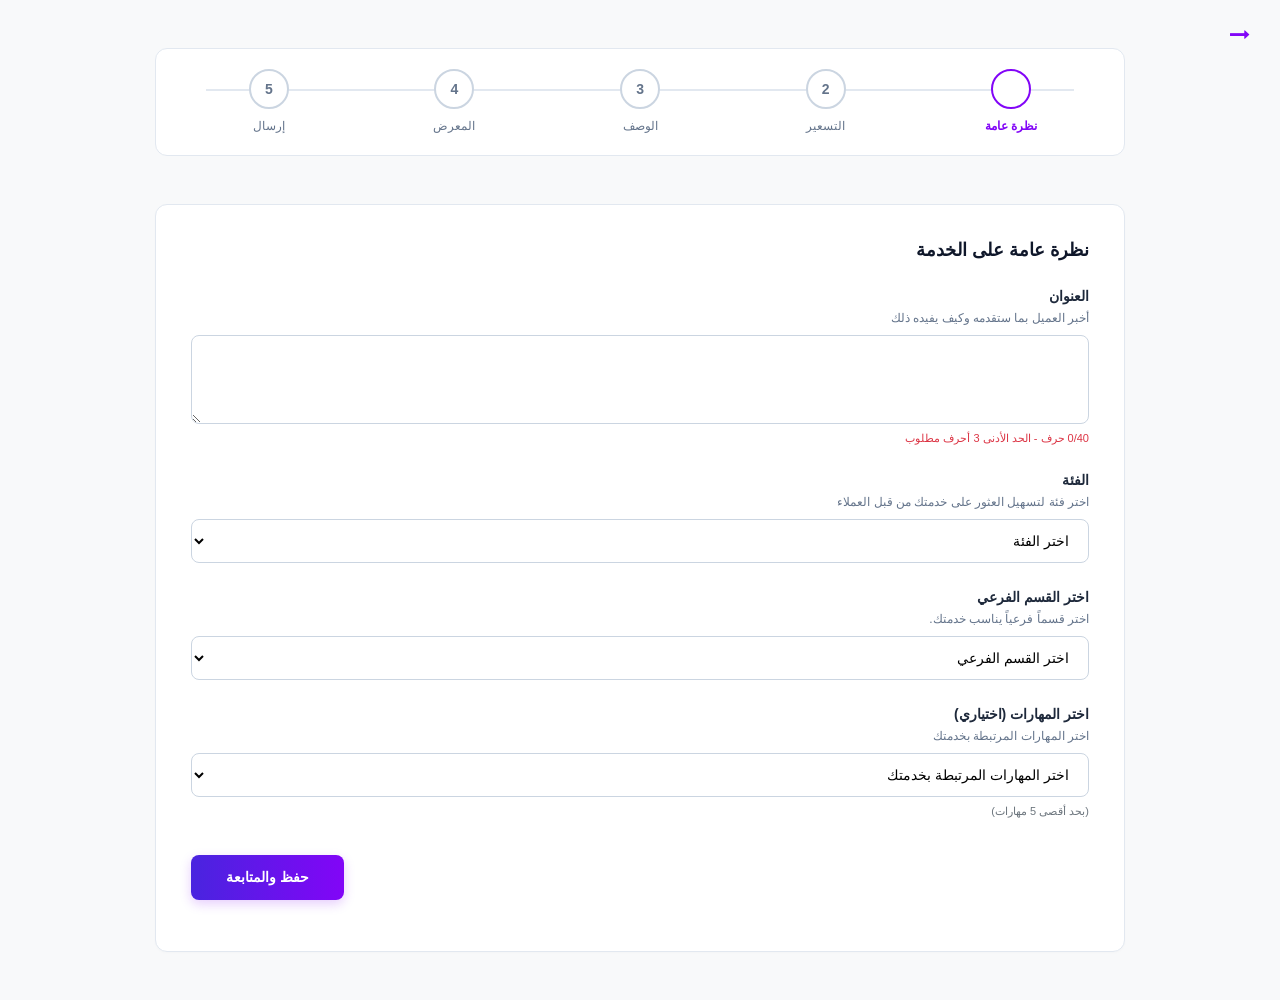
==== add-service.html @ 7487abd3 "crate add new services page to profile" ====
<!DOCTYPE html5>
<html lang="en">
<head>
    <meta charset="UTF-8">
    <meta name="viewport" content="width=device-width, initial-scale=1.0">
    <title data-i18n="add-request-title">اضافة خدمة جديدة</title>

    <link rel="stylesheet" href="css/bootstrap.css">
    <link rel="stylesheet" href="css/font-awesome.min.css">
    <link rel="stylesheet" href="css/cario.css">
    <link rel="stylesheet" href="css/add-service.css">
</head>
<body class="bg-light">

    <input type="hidden" id="service-type-storage" value="once">
    <a href="dashboard.html" class="back-arrow" style="position: absolute; right: 30px; top: 25px;">
        <i class="fa fa-long-arrow-right" style="color: #8205f7; font-size: 20px;" aria-hidden="true"></i>
    </a>
    

    <div class="container add-request-container my-5">
        
        <div class="stepper-wrapper mb-5">
            <div class="stepper-item active" id="step-tab-1" onclick="navigateToStep(1)">
                <div class="step-counter" id="step-icon-1"><i class="fa-solid fa-pen"></i></div>
                <div class="step-name" data-i18n="step-overview">نظرة عامة</div>
            </div>
            <div class="stepper-item" id="step-tab-2" onclick="navigateToStep(2)">
                <div class="step-counter" id="step-icon-2">2</div>
                <div class="step-name" data-i18n="step-pricing">التسعير</div>
            </div>
            <div class="stepper-item" id="step-tab-3" onclick="navigateToStep(3)">
                <div class="step-counter" id="step-icon-3">3</div>
                <div class="step-name" data-i18n="step-description">الوصف</div>
            </div>
            <div class="stepper-item" id="step-tab-4" onclick="navigateToStep(4)">
                <div class="step-counter" id="step-icon-4">4</div>
                <div class="step-name" data-i18n="step-gallery">المعرض</div>
            </div>
            <div class="stepper-item" id="step-tab-5" onclick="navigateToStep(5)">
                <div class="step-counter" id="step-icon-5">5</div>
                <div class="step-name" data-i18n="step-submit">إرسال</div>
            </div>
        </div>

        <div class="form-main-full-width">
            <div class="card-form-body">
                
                <div id="step-content-1" class="step-content active-panel">
                    <h3 class="form-section-title mb-4" data-i18n="form-overview-title">نظرة عامة على الخدمة</h3>
                    <form id="overviewForm" onsubmit="event.preventDefault(); navigateToStep(2);">
                        <div class="form-field-group mb-4">
                            <label class="form-label-title" data-i18n="field-title-label">العنوان</label>
                            <span class="form-label-sub" data-i18n="field-title-sub">أخبر العميل بما ستقدمه وكيف يفيده ذلك</span>
                            <textarea class="form-control-custom" rows="3" required></textarea>
                            <div class="field-hint-text text-danger" data-i18n="field-title-hint">0/40 حرف - الحد الأدنى 3 أحرف مطلوب</div>
                        </div>

                        <div class="form-field-group mb-4">
                            <label class="form-label-title" data-i18n="field-category-label">الفئة</label>
                            <span class="form-label-sub" data-i18n="field-category-sub">اختر فئة لتسهيل العثور على خدمتك من قبل العملاء</span>
                            <select class="form-select-custom" required>
                                <option value="" disabled selected data-i18n="select-category-placeholder">اختر الفئة</option>
                                <option value="design">تصميم جرافيك</option>
                                <option value="development">برمجة وتطوير</option>
                            </select>
                        </div>

                        <div class="form-field-group mb-4">
                            <label class="form-label-title" data-i18n="field-subcategory-label">اختر القسم الفرعي</label>
                            <span class="form-label-sub" data-i18n="field-subcategory-sub">اختر قسماً فرعياً يناسب خدمتك.</span>
                            <select class="form-select-custom" required>
                                <option value="" disabled selected data-i18n="select-subcategory-placeholder">اختر القسم الفرعي</option>
                            </select>
                        </div>

                        <div class="form-field-group mb-4">
                            <label class="form-label-title" data-i18n="field-skills-label">اختر المهارات (اختياري)</label>
                            <span class="form-label-sub" data-i18n="field-skills-sub">اختر المهارات المرتبطة بخدمتك</span>
                            <select class="form-select-custom">
                                <option value="" disabled selected data-i18n="select-skills-placeholder">اختر المهارات المرتبطة بخدمتك</option>
                            </select>
                            <div class="field-hint-text text-muted" data-i18n="field-skills-hint">(بحد أقصى 5 مهارات)</div>
                        </div>

                        <div class="form-actions-wrapper">
                            <button type="submit" class="btn-save-continue" data-i18n="btn-save-continue">حفظ والمتابعة</button>
                        </div>
                    </form>
                </div>

                <div id="step-content-2" class="step-content">
                    <h3 class="form-section-title mb-4" data-i18n="pricing-section-title">السعر والنطاق (الباقات)</h3>
                    <form id="pricingForm" onsubmit="event.preventDefault(); alert('تم حفظ التسعير بنجاح!');">
                        <div class="pricing-grid-layout">
                            <div class="package-inputs-side">
                                <div class="form-field-group mb-4 select-package-wrapper">
                                    <label class="form-label-title" data-i18n="select-packages-count">اختر عدد الباقات:</label>
                                    <select class="form-select-custom static-select-width">
                                        <option value="1" data-i18n="one-package-option">باقة واحدة</option>
                                        <option value="2" data-i18n="tow-package-option">باقتين</option>
                                        <option value="3" data-i18n="three-packages-option">3 باقات</option>
                                    </select>
                                </div>

                                <div class="package-details-card">
                                    <h5 class="package-card-header" data-i18n="package-1-title">الباقة 1</h5>
                                    <div class="form-field-group mb-3">
                                        <label class="form-label-title" data-i18n="package-price-label">السعر (دولار أمريكي)</label>
                                        <input type="number" class="form-control-custom" placeholder="0.00" min="5" step="0.01" required>
                                    </div>
                                    <div class="form-field-group mb-3">
                                        <label class="form-label-title" data-i18n="delivery-time-label">مدة التسليم (أيام)</label>
                                        <input type="text" class="form-control-custom" required>
                                    </div>
                                    <div class="form-field-group mb-3">
                                        <label class="form-label-title" data-i18n="revisions-count-label">عدد المراجعات</label>
                                        <select class="form-select-custom" required>
                                            <option value="1">1</option>
                                            <option value="2">2</option>
                                            <option value="3">3</option>
                                            <option value="unlimited" data-i18n="unlimited-revisions">غير محدود</option>
                                        </select>
                                    </div>
                                </div>
                            </div>

                            <div class="package-features-side">
                                <h5 class="package-card-header" data-i18n="service-includes-title">يشمل الخدمة</h5>
                                <div class="features-checkbox-list d-flex" style="flex-direction: column; text-align: justify;">
                                    <label class="feature-checkbox-item"><input type="checkbox" value="custom-bg"><span data-i18n="feat-custom-bg">خلفية مخصصة </span></label>
                                    <label class="feature-checkbox-item"><input type="checkbox" value="db-integration"><span data-i18n="feat-db-integration">تكامل قاعدة البيانات</span></label>
                                    <label class="feature-checkbox-item"><input type="checkbox" value="api-integration"><span data-i18n="feat-api-integration">تكامل API</span></label>
                                    <label class="feature-checkbox-item"><input type="checkbox" value="security-opt"><span data-i18n="feat-security-opt">تحسينات الأمان</span></label>
                                    <label class="feature-checkbox-item"><input type="checkbox" value="responsive-ui"><span data-i18n="feat-responsive-ui">واجهة مستخدم متجاوبة</span></label>
                                    <label class="feature-checkbox-item"><input type="checkbox" value="control-panel"><span data-i18n="feat-control-panel">لوحة التحكم</span></label>
                                    <label class="feature-checkbox-item"><input type="checkbox" value="code-comments"><span data-i18n="feat-code-comments">تعليقات على الكود</span></label>
                                    <label class="feature-checkbox-item"><input type="checkbox" value="qa-testing"><span data-i18n="feat-qa-testing">الاختبار وضمان الجودة</span></label>
                                    <label class="feature-checkbox-item"><input type="checkbox" value="documentation"><span data-i18n="feat-documentation">التوثيق</span></label>
                                    <label class="feature-checkbox-item"><input type="checkbox" value="git-control"><span data-i18n="feat-git-control">التحكم بالإصدار (Git)</span></label>
                                    <label class="feature-checkbox-item"><input type="checkbox" value="mobile-responsive"><span data-i18n="feat-mobile-responsive">متوافق مع الجوال</span></label>
                                    <label class="feature-checkbox-item"><input type="checkbox" value="deployment-guide"><span data-i18n="feat-deployment-guide">دليل النشر</span></label>
                                    <label class="feature-checkbox-item"><input type="checkbox" value="scalable-structure"><span data-i18n="feat-scalable-structure">بنية قابلة للتوسع</span></label>
                                    <label class="feature-checkbox-item"><input type="checkbox" value="multi-lang"><span data-i18n="feat-multi-lang">دعم لغات متعددة</span></label>
                                    <label class="feature-checkbox-item"><input type="checkbox" value="third-party"><span data-i18n="feat-third-party">تكامل مع طرف ثالث</span></label>
                                    <label class="feature-checkbox-item"><input type="checkbox" value="cms-integration"><span data-i18n="feat-cms-integration">تكامل مع نظام إدارة المحتوى</span></label>
                                </div>
                            </div>
                        </div>

                        <div class="form-navigation-actions d-flex" style="justify-content: space-between;">
                            <button type="button" class="btn btn-step-back" onclick="navigateToStep(1)" data-i18n="btn-back-text">السابق</button>
                            <button type="submit" class="btn-save-continue style-draft" data-i18n="btn-save-continue">حفظ والمتابعة</button>
                        </div>
                    </form>
                </div>

                <div id="step-content-3" class="step-content">
                    <h3 class="form-section-title mb-4" data-i18n="description-section-title">وصف الخدمة</h3>
                    
                    <form id="descriptionForm" onsubmit="event.preventDefault(); navigateToStep(4);">
                        <div class="form-field-group mb-4">
                            <label class="form-label-title" data-i18n="field-desc-label">وصف الخدمة</label>
                            <span class="form-label-sub" data-i18n="field-desc-sub">صف باختصار ما الذي يميزك أنت وخدمتك</span>
                            
                            <textarea class="form-control-custom" rows="8" placeholder="أدخل وصفاً عن الخدمة" required></textarea>
                            
                            <div class="desc-counters-wrapper d-flex justify-content-between mt-2" style="display: flex; justify-content: space-between; direction: rtl;">
                                <div class="field-hint-text text-muted">0 / 1200 <span data-i18n="char-unit">حرف</span></div>
                                <div class="field-hint-text text-danger" style="color: #dc3545;"><i class="fa-solid fa-triangle-exclamation me-1"></i> <span data-i18n="min-char-warning">الحد الأدنى 40 حرف</span></div>
                            </div>
                        </div>

                        <div class="form-navigation-actions" style="display: flex; justify-content: space-between; align-items: center; margin-top: 40px; border-top: 1px solid #f1f5f9; padding-top: 20px;">
                            <button type="button" class="btn btn-step-back" onclick="navigateToStep(2)" data-i18n="btn-back-text">السابق</button>
                            <button type="submit" class="btn-save-continue" data-i18n="btn-save-continue">حفظ والمتابعة</button>
                        </div>
                    </form>
                </div>

                <div id="step-content-4" class="step-content">
                    <h3 class="form-section-title mb-4" data-i18n="gallery-section-title">تحميل معرض الخدمة</h3>
                    
                    <form id="galleryForm" onsubmit="event.preventDefault(); navigateToStep(5);">
                        <div class="form-field-group mb-4">
                            <label class="form-label-title" data-i18n="gallery-upload-label">تحميل المرفقات</label>
                            <span class="form-label-sub" data-i18n="gallery-upload-sub">قم بتحميل حتى 3 مرفقات (صور أو فيديو)، الفيديو حتى 500 ميجابايت والصورة حتى 200 ميجابايت.</span>
                            
                            <div class="upload-boxes-container">
                                
                                <div class="upload-drop-zone" id="zone-1" onclick="triggerFileInput('file-input-1')" ondragover="event.preventDefault(); this.classList.add('dragover');" ondragleave="this.classList.remove('dragover');" ondrop="handleFileDrop(event, 'file-input-1', 'preview-1')">
                                    <input type="file" id="file-input-1" accept="image/*,video/*" style="display: none;" onchange="handleFileSelect(this, 'preview-1')">
                                    <div class="upload-zone-content" id="preview-1">
                                        <i class="fa fa-upload"></i>
                                        <p class="upload-text"><span data-i18n="drag-text">اسحب صورة أو فيديو هنا</span> <br> <span class="browse-link" data-i18n="browse-text">تصفح</span></p>
                                    </div>
                                </div>

                                <div class="upload-drop-zone" id="zone-2" onclick="triggerFileInput('file-input-2')" ondragover="event.preventDefault(); this.classList.add('dragover');" ondragleave="this.classList.remove('dragover');" ondrop="handleFileDrop(event, 'file-input-2', 'preview-2')">
                                    <input type="file" id="file-input-2" accept="image/*,video/*" style="display: none;" onchange="handleFileSelect(this, 'preview-2')">
                                    <div class="upload-zone-content" id="preview-2">
                                        <i class="fa fa-upload"></i>
                                        <p class="upload-text"><span data-i18n="drag-text">اسحب صورة أو فيديو هنا</span> <br> <span class="browse-link" data-i18n="browse-text">تصفح</span></p>
                                    </div>
                                </div>

                                <div class="upload-drop-zone" id="zone-3" onclick="triggerFileInput('file-input-3')" ondragover="event.preventDefault(); this.classList.add('dragover');" ondragleave="this.classList.remove('dragover');" ondrop="handleFileDrop(event, 'file-input-3', 'preview-3')">
                                    <input type="file" id="file-input-3" accept="image/*,video/*" style="display: none;" onchange="handleFileSelect(this, 'preview-3')">
                                    <div class="upload-zone-content" id="preview-3">
                                        <i class="fa fa-upload"></i>
                                        <p class="upload-text"><span data-i18n="drag-text">اسحب صورة أو فيديو هنا</span> <br> <span class="browse-link" data-i18n="browse-text">تصفح</span></p>
                                    </div>
                                </div>

                            </div>
                        </div>

                        <div class="form-navigation-actions" style="display: flex; justify-content: space-between; align-items: center; margin-top: 40px; border-top: 1px solid #f1f5f9; padding-top: 20px;">
                            <button type="button" class="btn btn-step-back" onclick="navigateToStep(3)" data-i18n="btn-back-text">السابق</button>
                            <button type="submit" class="btn-save-continue" data-i18n="btn-save-continue">حفظ والمتابعة</button>
                        </div>
                    </form>
                </div>

                <div id="step-content-5" class="step-content">
                    <div class="submit-success-wrapper">
                        
                        <div class="submit-vector-container mb-4">
                            <img src="images/service-submit.svg" alt="Success Illustration" class="success-vector-img">
                        </div>

                        <h3 class="submit-main-title mb-2" data-i18n="submit-success-title">لقد انتهيت الآن!</h3>
                        <p class="submit-sub-title mb-5" data-i18n="submit-success-sub">خدمتك جاهزة للنشر—استعد للبدء بالبيع!</p>

                        <div class="form-navigation-actions" style="display: flex; justify-content: space-between; align-items: center; margin-top: 40px; border-top: 1px solid #f1f5f9; padding-top: 20px; width: 100%;">
                            <button type="button" class="btn btn-step-back" onclick="navigateToStep(4)" data-i18n="btn-back-text">السابق</button>
                            <button type="button" class="btn-save-continue" onclick="handleFinalSubmit()" data-i18n="btn-save-service">إضافة الخدمات</button>
                        </div>

                    </div>
                </div>
            </div>

            
        </div>

    </div>
    

    <script src="js/jquery.js"></script>
    <script src="js/bootstrap.js"></script>
    <script src="js/i18n.js"></script>
    <script src="js/add-service.js"></script>
</body>
</html>
---- css/cario.css ----
/* arabic */
@font-face {
  font-family: 'Cairo';
  font-style: normal;
  font-weight: 300;
  src: url(https://fonts.gstatic.com/s/cairo/v31/SLXVc1nY6HkvangtZmpQdkhzfH5lkSscQyyS4J0.woff2) format('woff2');
  unicode-range: U+0600-06FF, U+0750-077F, U+0870-088E, U+0890-0891, U+0897-08E1, U+08E3-08FF, U+200C-200E, U+2010-2011, U+204F, U+2E41, U+FB50-FDFF, U+FE70-FE74, U+FE76-FEFC, U+102E0-102FB, U+10E60-10E7E, U+10EC2-10EC4, U+10EFC-10EFF, U+1EE00-1EE03, U+1EE05-1EE1F, U+1EE21-1EE22, U+1EE24, U+1EE27, U+1EE29-1EE32, U+1EE34-1EE37, U+1EE39, U+1EE3B, U+1EE42, U+1EE47, U+1EE49, U+1EE4B, U+1EE4D-1EE4F, U+1EE51-1EE52, U+1EE54, U+1EE57, U+1EE59, U+1EE5B, U+1EE5D, U+1EE5F, U+1EE61-1EE62, U+1EE64, U+1EE67-1EE6A, U+1EE6C-1EE72, U+1EE74-1EE77, U+1EE79-1EE7C, U+1EE7E, U+1EE80-1EE89, U+1EE8B-1EE9B, U+1EEA1-1EEA3, U+1EEA5-1EEA9, U+1EEAB-1EEBB, U+1EEF0-1EEF1;
}
/* latin-ext */
@font-face {
  font-family: 'Cairo';
  font-style: normal;
  font-weight: 300;
  src: url(https://fonts.gstatic.com/s/cairo/v31/SLXVc1nY6HkvangtZmpQdkhzfH5lkSscSCyS4J0.woff2) format('woff2');
  unicode-range: U+0100-02BA, U+02BD-02C5, U+02C7-02CC, U+02CE-02D7, U+02DD-02FF, U+0304, U+0308, U+0329, U+1D00-1DBF, U+1E00-1E9F, U+1EF2-1EFF, U+2020, U+20A0-20AB, U+20AD-20C0, U+2113, U+2C60-2C7F, U+A720-A7FF;
}
/* latin */
@font-face {
  font-family: 'Cairo';
  font-style: normal;
  font-weight: 300;
  src: url(https://fonts.gstatic.com/s/cairo/v31/SLXVc1nY6HkvangtZmpQdkhzfH5lkSscRiyS.woff2) format('woff2');
  unicode-range: U+0000-00FF, U+0131, U+0152-0153, U+02BB-02BC, U+02C6, U+02DA, U+02DC, U+0304, U+0308, U+0329, U+2000-206F, U+20AC, U+2122, U+2191, U+2193, U+2212, U+2215, U+FEFF, U+FFFD;
}
/* arabic */
@font-face {
  font-family: 'Cairo';
  font-style: normal;
  font-weight: 400;
  src: url(https://fonts.gstatic.com/s/cairo/v31/SLXVc1nY6HkvangtZmpQdkhzfH5lkSscQyyS4J0.woff2) format('woff2');
  unicode-range: U+0600-06FF, U+0750-077F, U+0870-088E, U+0890-0891, U+0897-08E1, U+08E3-08FF, U+200C-200E, U+2010-2011, U+204F, U+2E41, U+FB50-FDFF, U+FE70-FE74, U+FE76-FEFC, U+102E0-102FB, U+10E60-10E7E, U+10EC2-10EC4, U+10EFC-10EFF, U+1EE00-1EE03, U+1EE05-1EE1F, U+1EE21-1EE22, U+1EE24, U+1EE27, U+1EE29-1EE32, U+1EE34-1EE37, U+1EE39, U+1EE3B, U+1EE42, U+1EE47, U+1EE49, U+1EE4B, U+1EE4D-1EE4F, U+1EE51-1EE52, U+1EE54, U+1EE57, U+1EE59, U+1EE5B, U+1EE5D, U+1EE5F, U+1EE61-1EE62, U+1EE64, U+1EE67-1EE6A, U+1EE6C-1EE72, U+1EE74-1EE77, U+1EE79-1EE7C, U+1EE7E, U+1EE80-1EE89, U+1EE8B-1EE9B, U+1EEA1-1EEA3, U+1EEA5-1EEA9, U+1EEAB-1EEBB, U+1EEF0-1EEF1;
}
/* latin-ext */
@font-face {
  font-family: 'Cairo';
  font-style: normal;
  font-weight: 400;
  src: url(https://fonts.gstatic.com/s/cairo/v31/SLXVc1nY6HkvangtZmpQdkhzfH5lkSscSCyS4J0.woff2) format('woff2');
  unicode-range: U+0100-02BA, U+02BD-02C5, U+02C7-02CC, U+02CE-02D7, U+02DD-02FF, U+0304, U+0308, U+0329, U+1D00-1DBF, U+1E00-1E9F, U+1EF2-1EFF, U+2020, U+20A0-20AB, U+20AD-20C0, U+2113, U+2C60-2C7F, U+A720-A7FF;
}
/* latin */
@font-face {
  font-family: 'Cairo';
  font-style: normal;
  font-weight: 400;
  src: url(https://fonts.gstatic.com/s/cairo/v31/SLXVc1nY6HkvangtZmpQdkhzfH5lkSscRiyS.woff2) format('woff2');
  unicode-range: U+0000-00FF, U+0131, U+0152-0153, U+02BB-02BC, U+02C6, U+02DA, U+02DC, U+0304, U+0308, U+0329, U+2000-206F, U+20AC, U+2122, U+2191, U+2193, U+2212, U+2215, U+FEFF, U+FFFD;
}
/* arabic */
@font-face {
  font-family: 'Cairo';
  font-style: normal;
  font-weight: 600;
  src: url(https://fonts.gstatic.com/s/cairo/v31/SLXVc1nY6HkvangtZmpQdkhzfH5lkSscQyyS4J0.woff2) format('woff2');
  unicode-range: U+0600-06FF, U+0750-077F, U+0870-088E, U+0890-0891, U+0897-08E1, U+08E3-08FF, U+200C-200E, U+2010-2011, U+204F, U+2E41, U+FB50-FDFF, U+FE70-FE74, U+FE76-FEFC, U+102E0-102FB, U+10E60-10E7E, U+10EC2-10EC4, U+10EFC-10EFF, U+1EE00-1EE03, U+1EE05-1EE1F, U+1EE21-1EE22, U+1EE24, U+1EE27, U+1EE29-1EE32, U+1EE34-1EE37, U+1EE39, U+1EE3B, U+1EE42, U+1EE47, U+1EE49, U+1EE4B, U+1EE4D-1EE4F, U+1EE51-1EE52, U+1EE54, U+1EE57, U+1EE59, U+1EE5B, U+1EE5D, U+1EE5F, U+1EE61-1EE62, U+1EE64, U+1EE67-1EE6A, U+1EE6C-1EE72, U+1EE74-1EE77, U+1EE79-1EE7C, U+1EE7E, U+1EE80-1EE89, U+1EE8B-1EE9B, U+1EEA1-1EEA3, U+1EEA5-1EEA9, U+1EEAB-1EEBB, U+1EEF0-1EEF1;
}
/* latin-ext */
@font-face {
  font-family: 'Cairo';
  font-style: normal;
  font-weight: 600;
  src: url(https://fonts.gstatic.com/s/cairo/v31/SLXVc1nY6HkvangtZmpQdkhzfH5lkSscSCyS4J0.woff2) format('woff2');
  unicode-range: U+0100-02BA, U+02BD-02C5, U+02C7-02CC, U+02CE-02D7, U+02DD-02FF, U+0304, U+0308, U+0329, U+1D00-1DBF, U+1E00-1E9F, U+1EF2-1EFF, U+2020, U+20A0-20AB, U+20AD-20C0, U+2113, U+2C60-2C7F, U+A720-A7FF;
}
/* latin */
@font-face {
  font-family: 'Cairo';
  font-style: normal;
  font-weight: 600;
  src: url(https://fonts.gstatic.com/s/cairo/v31/SLXVc1nY6HkvangtZmpQdkhzfH5lkSscRiyS.woff2) format('woff2');
  unicode-range: U+0000-00FF, U+0131, U+0152-0153, U+02BB-02BC, U+02C6, U+02DA, U+02DC, U+0304, U+0308, U+0329, U+2000-206F, U+20AC, U+2122, U+2191, U+2193, U+2212, U+2215, U+FEFF, U+FFFD;
}
/* arabic */
@font-face {
  font-family: 'Cairo';
  font-style: normal;
  font-weight: 800;
  src: url(https://fonts.gstatic.com/s/cairo/v31/SLXVc1nY6HkvangtZmpQdkhzfH5lkSscQyyS4J0.woff2) format('woff2');
  unicode-range: U+0600-06FF, U+0750-077F, U+0870-088E, U+0890-0891, U+0897-08E1, U+08E3-08FF, U+200C-200E, U+2010-2011, U+204F, U+2E41, U+FB50-FDFF, U+FE70-FE74, U+FE76-FEFC, U+102E0-102FB, U+10E60-10E7E, U+10EC2-10EC4, U+10EFC-10EFF, U+1EE00-1EE03, U+1EE05-1EE1F, U+1EE21-1EE22, U+1EE24, U+1EE27, U+1EE29-1EE32, U+1EE34-1EE37, U+1EE39, U+1EE3B, U+1EE42, U+1EE47, U+1EE49, U+1EE4B, U+1EE4D-1EE4F, U+1EE51-1EE52, U+1EE54, U+1EE57, U+1EE59, U+1EE5B, U+1EE5D, U+1EE5F, U+1EE61-1EE62, U+1EE64, U+1EE67-1EE6A, U+1EE6C-1EE72, U+1EE74-1EE77, U+1EE79-1EE7C, U+1EE7E, U+1EE80-1EE89, U+1EE8B-1EE9B, U+1EEA1-1EEA3, U+1EEA5-1EEA9, U+1EEAB-1EEBB, U+1EEF0-1EEF1;
}
/* latin-ext */
@font-face {
  font-family: 'Cairo';
  font-style: normal;
  font-weight: 800;
  src: url(https://fonts.gstatic.com/s/cairo/v31/SLXVc1nY6HkvangtZmpQdkhzfH5lkSscSCyS4J0.woff2) format('woff2');
  unicode-range: U+0100-02BA, U+02BD-02C5, U+02C7-02CC, U+02CE-02D7, U+02DD-02FF, U+0304, U+0308, U+0329, U+1D00-1DBF, U+1E00-1E9F, U+1EF2-1EFF, U+2020, U+20A0-20AB, U+20AD-20C0, U+2113, U+2C60-2C7F, U+A720-A7FF;
}
/* latin */
@font-face {
  font-family: 'Cairo';
  font-style: normal;
  font-weight: 800;
  src: url(https://fonts.gstatic.com/s/cairo/v31/SLXVc1nY6HkvangtZmpQdkhzfH5lkSscRiyS.woff2) format('woff2');
  unicode-range: U+0000-00FF, U+0131, U+0152-0153, U+02BB-02BC, U+02C6, U+02DA, U+02DC, U+0304, U+0308, U+0329, U+2000-206F, U+20AC, U+2122, U+2191, U+2193, U+2212, U+2215, U+FEFF, U+FFFD;
}
---- css/add-service.css ----
body.bg-light {
    background-color: #f8fafc;
    font-family: sans-serif;
}
.add-request-container {
    max-width: 1000px;
    margin: 0 auto;
    padding: 0 15px;
}
.form-main-full-width {
    width: 100%;
}
.card-form-body {
    background: #ffffff;
    border: 1px solid #e2e8f0;
    border-radius: 12px;
    padding: 35px;
    box-shadow: 0 1px 3px rgba(0,0,0,0.02);
}
.form-section-title {
    font-size: 18px;
    font-weight: bold;
    color: #0f172a;
    text-align: start;
}
.form-field-group {
    margin-bottom: 25px;
}
.form-label-title {
    display: block;
    font-size: 14px;
    font-weight: bold;
    color: #1e293b;
    margin-bottom: 2px;
    text-align: start;
}
.form-label-sub {
    display: block;
    font-size: 12px;
    color: #64748b;
    margin-bottom: 8px;
    text-align: start;
}
.form-control-custom, .form-select-custom {
    width: 100%;
    border: 1px solid #cbd5e1;
    border-radius: 8px;
    padding: 12px 15px;
    font-size: 14px;
    outline: none;
    background-color: #ffffff;
    text-align: start;
    transition: all 0.2s ease;
}
.form-control-custom:focus, .form-select-custom:focus {
    border-color: #8205f7;
    box-shadow: 0 0 0 3px rgba(130, 5, 247, 0.08);
}
.field-hint-text {
    font-size: 11px;
    margin-top: 6px;
    text-align: start;
}
.stepper-wrapper {
    display: flex;
    justify-content: space-between;
    position: relative;
    margin-bottom: 35px;
    background: #ffffff;
    padding: 20px;
    border-radius: 12px;
    border: 1px solid #e2e8f0;
}
.stepper-wrapper::before {
    content: '';
    position: absolute;
    top: 40px;
    left: 50px;
    right: 50px;
    height: 2px;
    background-color: #e2e8f0;
    z-index: 1;
}
.stepper-item {
    position: relative;
    z-index: 2;
    display: flex;
    flex-direction: column;
    align-items: center;
    flex: 1;
}
.step-counter {
    width: 40px;
    height: 40px;
    border-radius: 50%;
    background: #ffffff;
    border: 2px solid #cbd5e1;
    display: flex;
    justify-content: center;
    align-items: center;
    font-weight: bold;
    color: #64748b;
    margin-bottom: 8px;
    font-size: 14px;
}
.step-name {
    font-size: 12px;
    color: #64748b;
}
.stepper-item.active .step-counter {
    background: #ffffff;
    border-color: #8205f7;
    color: #8205f7;
}
.stepper-item.active .step-name {
    color: #8205f7;
    font-weight: bold;
}
.form-actions-wrapper {
    display: flex;
    justify-content: flex-end;
    margin-top: 35px;
}
.btn-save-continue {
    background-image: linear-gradient(90deg, #4924DF, #8205f7);
    color: #ffffff !important;
    border: none;
    border-radius: 8px;
    padding: 12px 35px;
    font-size: 14px;
    font-weight: bold;
    cursor: pointer;
    transition: all 0.25s ease;
    box-shadow: 0 4px 12px rgba(130, 5, 247, 0.2);
}
.btn-save-continue:hover {
    transform: translateY(-1px);
    box-shadow: 0 6px 16px rgba(130, 5, 247, 0.3);
}
.btn-save-continue:active {
    transform: translateY(1px);
}
.step-content {
    display: none;
}
.step-content.active-panel {
    display: block;
    animation: fadeInStep 0.35s ease-in-out;
}
.stepper-item {
    cursor: pointer;
}
.stepper-item.completed .step-counter {
    background-color: #8205f7;
    border-color: #8205f7;
    color: #ffffff;
}
.stepper-item.completed .step-name {
    color: #8205f7;
    font-weight: 500;
}
@keyframes fadeInStep {
    from { opacity: 0; transform: translateY(6px); }
    to { opacity: 1; transform: translateY(0); }
}
.upload-boxes-container {
    display: flex;
    gap: 20px;
    justify-content: space-between;
    flex-wrap: wrap;
    margin-top: 20px;
}
.upload-drop-zone {
    flex: 1;
    min-width: 250px;
    height: 180px;
    border: 2px dashed #cbd5e1;
    border-radius: 12px;
    background-color: #ffffff;
    display: flex;
    justify-content: center;
    align-items: center;
    cursor: pointer;
    transition: all 0.25s ease;
    position: relative;
    overflow: hidden;
}
.upload-drop-zone:hover, .upload-drop-zone.dragover {
    border-color: #8205f7;
    background-color: #fcf9ff;
}
.upload-zone-content {
    text-align: center;
    padding: 15px;
    width: 100%;
    height: 100%;
    display: flex;
    flex-direction: column;
    justify-content: center;
    align-items: center;
}
.upload-icon {
    font-size: 24px;
    color: #94a3b8;
    margin-bottom: 12px;
}
.upload-drop-zone:hover .upload-icon {
    color: #8205f7;
}
.upload-text {
    font-size: 13px;
    color: #64748b;
    line-height: 1.6;
    margin: 0;
}
.browse-link {
    color: #8205f7;
    font-weight: bold;
    text-decoration: underline;
}
.preview-element {
    width: 100%;
    height: 100%;
    object-fit: cover;
    border-radius: 10px;
}
.preview-wrapper {
    position: relative;
    width: 100%;
    height: 100%;
}
.delete-preview-btn {
    position: absolute;
    top: 8px;
    left: 8px;
    background-color: rgba(220, 53, 69, 0.9);
    color: #ffffff;
    border: none;
    border-radius: 50%;
    width: 28px;
    height: 28px;
    display: flex;
    justify-content: center;
    align-items: center;
    cursor: pointer;
    z-index: 10;
    transition: background-color 0.2s, transform 0.2s;
}
.delete-preview-btn:hover {
    background-color: #bb2d3b;
    transform: scale(1.1);
}
.submit-success-wrapper {
    display: flex;
    flex-direction: column;
    align-items: center;
    text-align: center;
    padding: 20px 0;
}
.submit-vector-container {
    max-width: 380px;
    width: 100%;
}
.success-vector-img {
    width: 100%;
    height: auto;
    object-fit: contain;
}
.submit-main-title {
    font-size: 22px;
    font-weight: bold;
    color: #0f172a;
}
.submit-sub-title {
    font-size: 14px;
    color: #475569;
}
@media (max-width: 576px) {
    .submit-vector-container {
        max-width: 280px;
    }
    .submit-main-title {
        font-size: 18px;
    }
}
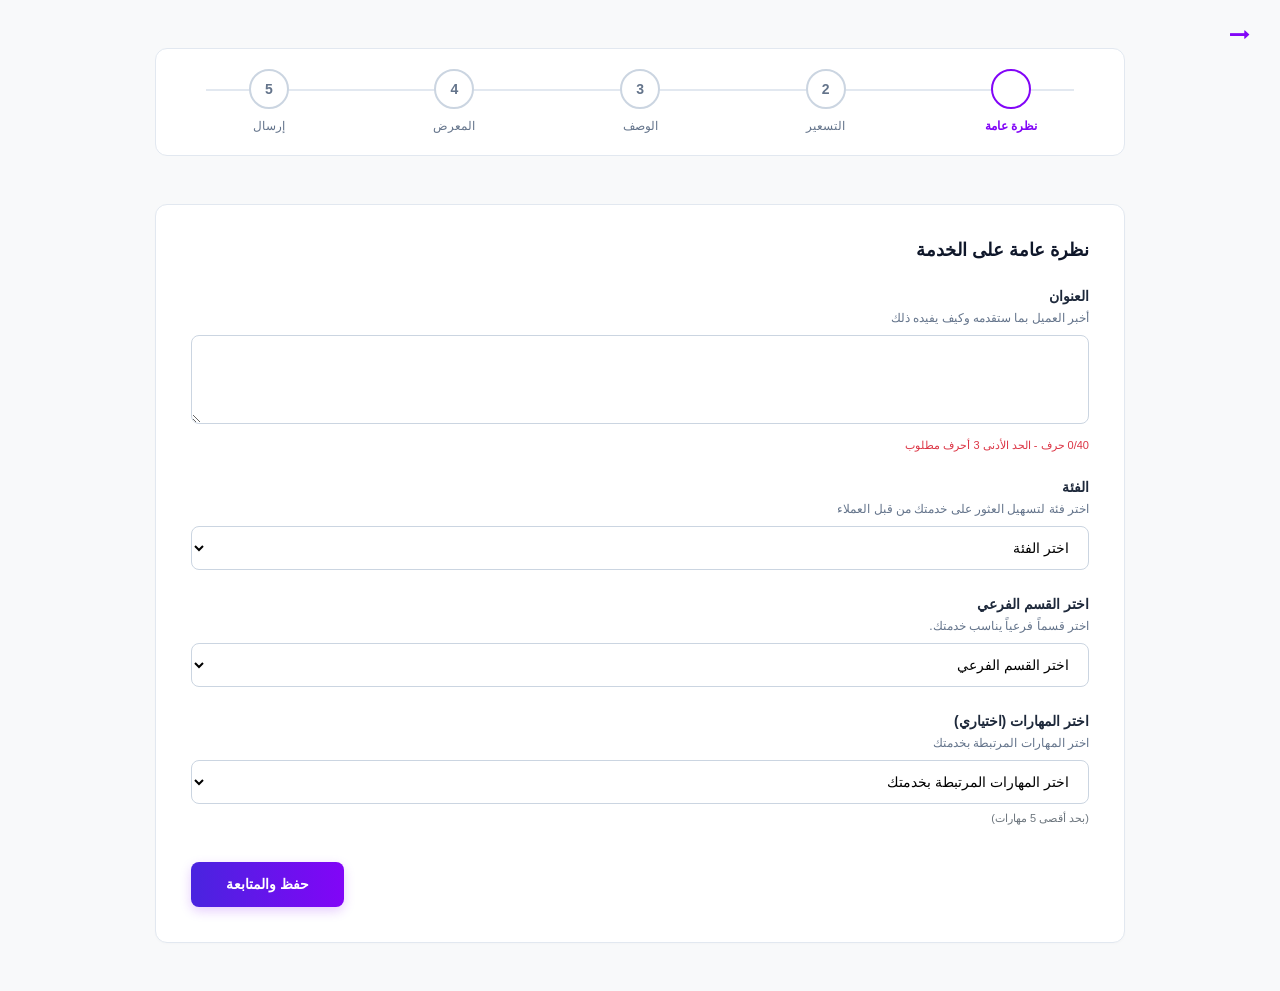
==== commit 334498a1: "Add frontend files" ====
--- a/add-service.html
+++ b/add-service.html
@@ -1,5 +1,5 @@
-<!DOCTYPE html5>
-<html lang="en">
+<!DOCTYPE html>
+<html lang="ar">
 <head>
     <meta charset="UTF-8">
     <meta name="viewport" content="width=device-width, initial-scale=1.0">
@@ -13,7 +13,7 @@
 <body class="bg-light">
 
     <input type="hidden" id="service-type-storage" value="once">
-    <a href="dashboard.html" class="back-arrow" style="position: absolute; right: 30px; top: 25px;">
+    <a href="dashboard.html" class="back-arrow position-absolute" style="right: 30px; top: 25px;">
         <i class="fa fa-long-arrow-right" style="color: #8205f7; font-size: 20px;" aria-hidden="true"></i>
     </a>
     
@@ -91,7 +91,7 @@
 
                 <div id="step-content-2" class="step-content">
                     <h3 class="form-section-title mb-4" data-i18n="pricing-section-title">السعر والنطاق (الباقات)</h3>
-                    <form id="pricingForm" onsubmit="event.preventDefault(); alert('تم حفظ التسعير بنجاح!');">
+                    <form id="pricingForm" onsubmit="event.preventDefault(); navigateToStep(3);">
                         <div class="pricing-grid-layout">
                             <div class="package-inputs-side">
                                 <div class="form-field-group mb-4 select-package-wrapper">
@@ -127,15 +127,16 @@
 
                             <div class="package-features-side">
                                 <h5 class="package-card-header" data-i18n="service-includes-title">يشمل الخدمة</h5>
-                                <div class="features-checkbox-list d-flex" style="flex-direction: column; text-align: justify;">
-                                    <label class="feature-checkbox-item"><input type="checkbox" value="custom-bg"><span data-i18n="feat-custom-bg">خلفية مخصصة </span></label>
+                                <div class="features-checkbox-list d-flex flex-column text-justify">
+
+                                    <label class="feature-checkbox-item"><input type="checkbox" value="custom-bg"><span data-i18n="feat-custom-bg">خلفية مخصصة</span></label>
                                     <label class="feature-checkbox-item"><input type="checkbox" value="db-integration"><span data-i18n="feat-db-integration">تكامل قاعدة البيانات</span></label>
                                     <label class="feature-checkbox-item"><input type="checkbox" value="api-integration"><span data-i18n="feat-api-integration">تكامل API</span></label>
                                     <label class="feature-checkbox-item"><input type="checkbox" value="security-opt"><span data-i18n="feat-security-opt">تحسينات الأمان</span></label>
                                     <label class="feature-checkbox-item"><input type="checkbox" value="responsive-ui"><span data-i18n="feat-responsive-ui">واجهة مستخدم متجاوبة</span></label>
                                     <label class="feature-checkbox-item"><input type="checkbox" value="control-panel"><span data-i18n="feat-control-panel">لوحة التحكم</span></label>
                                     <label class="feature-checkbox-item"><input type="checkbox" value="code-comments"><span data-i18n="feat-code-comments">تعليقات على الكود</span></label>
-                                    <label class="feature-checkbox-item"><input type="checkbox" value="qa-testing"><span data-i18n="feat-qa-testing">الاختبار وضمان الجودة</span></label>
+                                    <label class="feature-checkbox-item"><input type="checkbox" value="qa-testing"><span data-i18n="feat-qa-testing">الافتبار وضمان الجودة</span></label>
                                     <label class="feature-checkbox-item"><input type="checkbox" value="documentation"><span data-i18n="feat-documentation">التوثيق</span></label>
                                     <label class="feature-checkbox-item"><input type="checkbox" value="git-control"><span data-i18n="feat-git-control">التحكم بالإصدار (Git)</span></label>
                                     <label class="feature-checkbox-item"><input type="checkbox" value="mobile-responsive"><span data-i18n="feat-mobile-responsive">متوافق مع الجوال</span></label>
@@ -148,7 +149,7 @@
                             </div>
                         </div>
 
-                        <div class="form-navigation-actions d-flex" style="justify-content: space-between;">
+                        <div class="form-navigation-actions d-flex justify-content-between mt-4">
                             <button type="button" class="btn btn-step-back" onclick="navigateToStep(1)" data-i18n="btn-back-text">السابق</button>
                             <button type="submit" class="btn-save-continue style-draft" data-i18n="btn-save-continue">حفظ والمتابعة</button>
                         </div>
@@ -157,21 +158,18 @@
 
                 <div id="step-content-3" class="step-content">
                     <h3 class="form-section-title mb-4" data-i18n="description-section-title">وصف الخدمة</h3>
-                    
                     <form id="descriptionForm" onsubmit="event.preventDefault(); navigateToStep(4);">
                         <div class="form-field-group mb-4">
                             <label class="form-label-title" data-i18n="field-desc-label">وصف الخدمة</label>
                             <span class="form-label-sub" data-i18n="field-desc-sub">صف باختصار ما الذي يميزك أنت وخدمتك</span>
-                            
                             <textarea class="form-control-custom" rows="8" placeholder="أدخل وصفاً عن الخدمة" required></textarea>
-                            
-                            <div class="desc-counters-wrapper d-flex justify-content-between mt-2" style="display: flex; justify-content: space-between; direction: rtl;">
+                            <div class="desc-counters-wrapper d-flex justify-content-between mt-2" style="direction: rtl;">
                                 <div class="field-hint-text text-muted">0 / 1200 <span data-i18n="char-unit">حرف</span></div>
-                                <div class="field-hint-text text-danger" style="color: #dc3545;"><i class="fa-solid fa-triangle-exclamation me-1"></i> <span data-i18n="min-char-warning">الحد الأدنى 40 حرف</span></div>
-                            </div>
-                        </div>
-
-                        <div class="form-navigation-actions" style="display: flex; justify-content: space-between; align-items: center; margin-top: 40px; border-top: 1px solid #f1f5f9; padding-top: 20px;">
+                                <div class="field-hint-text text-danger"><i class="fa-solid fa-triangle-exclamation me-1"></i> <span data-i18n="min-char-warning">الحد الأدنى 40 حرف</span></div>
+                            </div>
+                        </div>
+
+                        <div class="form-navigation-actions d-flex justify-content-between mt-4 pt-3 border-top">
                             <button type="button" class="btn btn-step-back" onclick="navigateToStep(2)" data-i18n="btn-back-text">السابق</button>
                             <button type="submit" class="btn-save-continue" data-i18n="btn-save-continue">حفظ والمتابعة</button>
                         </div>
@@ -180,42 +178,40 @@
 
                 <div id="step-content-4" class="step-content">
                     <h3 class="form-section-title mb-4" data-i18n="gallery-section-title">تحميل معرض الخدمة</h3>
-                    
                     <form id="galleryForm" onsubmit="event.preventDefault(); navigateToStep(5);">
                         <div class="form-field-group mb-4">
                             <label class="form-label-title" data-i18n="gallery-upload-label">تحميل المرفقات</label>
-                            <span class="form-label-sub" data-i18n="gallery-upload-sub">قم بتحميل حتى 3 مرفقات (صور أو فيديو)، الفيديو حتى 500 ميجابايت والصورة حتى 200 ميجابايت.</span>
+                            <span class="form-label-sub" data-i18n="gallery-upload-sub">قم بتحميل حتى 3 مرفقات (صور أو فيديو)...</span>
                             
-                            <div class="upload-boxes-container">
-                                
-                                <div class="upload-drop-zone" id="zone-1" onclick="triggerFileInput('file-input-1')" ondragover="event.preventDefault(); this.classList.add('dragover');" ondragleave="this.classList.remove('dragover');" ondrop="handleFileDrop(event, 'file-input-1', 'preview-1')">
-                                    <input type="file" id="file-input-1" accept="image/*,video/*" style="display: none;" onchange="handleFileSelect(this, 'preview-1')">
+                            <div class="upload-boxes-container d-flex gap-3 flex-wrap">
+                        
+                                <div class="upload-drop-zone flex-fill" id="zone-1" onclick="triggerFileInput('file-input-1')" ondragover="event.preventDefault(); this.classList.add('dragover');" ondragleave="this.classList.remove('dragover');" ondrop="handleFileDrop(event, 'file-input-1', 'preview-1')">
+                                    <input type="file" id="file-input-1" accept="image/*,video/*" class="d-none" onchange="handleFileSelect(this, 'preview-1')">
                                     <div class="upload-zone-content" id="preview-1">
                                         <i class="fa fa-upload"></i>
                                         <p class="upload-text"><span data-i18n="drag-text">اسحب صورة أو فيديو هنا</span> <br> <span class="browse-link" data-i18n="browse-text">تصفح</span></p>
                                     </div>
                                 </div>
 
-                                <div class="upload-drop-zone" id="zone-2" onclick="triggerFileInput('file-input-2')" ondragover="event.preventDefault(); this.classList.add('dragover');" ondragleave="this.classList.remove('dragover');" ondrop="handleFileDrop(event, 'file-input-2', 'preview-2')">
-                                    <input type="file" id="file-input-2" accept="image/*,video/*" style="display: none;" onchange="handleFileSelect(this, 'preview-2')">
+                                <div class="upload-drop-zone flex-fill" id="zone-2" onclick="triggerFileInput('file-input-2')" ondragover="event.preventDefault(); this.classList.add('dragover');" ondragleave="this.classList.remove('dragover');" ondrop="handleFileDrop(event, 'file-input-2', 'preview-2')">
+                                    <input type="file" id="file-input-2" accept="image/*,video/*" class="d-none" onchange="handleFileSelect(this, 'preview-2')">
                                     <div class="upload-zone-content" id="preview-2">
                                         <i class="fa fa-upload"></i>
                                         <p class="upload-text"><span data-i18n="drag-text">اسحب صورة أو فيديو هنا</span> <br> <span class="browse-link" data-i18n="browse-text">تصفح</span></p>
                                     </div>
                                 </div>
 
-                                <div class="upload-drop-zone" id="zone-3" onclick="triggerFileInput('file-input-3')" ondragover="event.preventDefault(); this.classList.add('dragover');" ondragleave="this.classList.remove('dragover');" ondrop="handleFileDrop(event, 'file-input-3', 'preview-3')">
-                                    <input type="file" id="file-input-3" accept="image/*,video/*" style="display: none;" onchange="handleFileSelect(this, 'preview-3')">
+                                <div class="upload-drop-zone flex-fill" id="zone-3" onclick="triggerFileInput('file-input-3')" ondragover="event.preventDefault(); this.classList.add('dragover');" ondragleave="this.classList.remove('dragover');" ondrop="handleFileDrop(event, 'file-input-3', 'preview-3')">
+                                    <input type="file" id="file-input-3" accept="image/*,video/*" class="d-none" onchange="handleFileSelect(this, 'preview-3')">
                                     <div class="upload-zone-content" id="preview-3">
                                         <i class="fa fa-upload"></i>
                                         <p class="upload-text"><span data-i18n="drag-text">اسحب صورة أو فيديو هنا</span> <br> <span class="browse-link" data-i18n="browse-text">تصفح</span></p>
                                     </div>
                                 </div>
-
-                            </div>
-                        </div>
-
-                        <div class="form-navigation-actions" style="display: flex; justify-content: space-between; align-items: center; margin-top: 40px; border-top: 1px solid #f1f5f9; padding-top: 20px;">
+                            </div>
+                        </div>
+
+                        <div class="form-navigation-actions d-flex justify-content-between mt-4 pt-3 border-top">
                             <button type="button" class="btn btn-step-back" onclick="navigateToStep(3)" data-i18n="btn-back-text">السابق</button>
                             <button type="submit" class="btn-save-continue" data-i18n="btn-save-continue">حفظ والمتابعة</button>
                         </div>
@@ -223,20 +219,17 @@
                 </div>
 
                 <div id="step-content-5" class="step-content">
-                    <div class="submit-success-wrapper">
-                        
+                    <div class="submit-success-wrapper text-center">
                         <div class="submit-vector-container mb-4">
                             <img src="images/service-submit.svg" alt="Success Illustration" class="success-vector-img">
                         </div>
-
                         <h3 class="submit-main-title mb-2" data-i18n="submit-success-title">لقد انتهيت الآن!</h3>
                         <p class="submit-sub-title mb-5" data-i18n="submit-success-sub">خدمتك جاهزة للنشر—استعد للبدء بالبيع!</p>
 
-                        <div class="form-navigation-actions" style="display: flex; justify-content: space-between; align-items: center; margin-top: 40px; border-top: 1px solid #f1f5f9; padding-top: 20px; width: 100%;">
+                        <div class="form-navigation-actions d-flex justify-content-between mt-4 pt-3 border-top w-100">
                             <button type="button" class="btn btn-step-back" onclick="navigateToStep(4)" data-i18n="btn-back-text">السابق</button>
                             <button type="button" class="btn-save-continue" onclick="handleFinalSubmit()" data-i18n="btn-save-service">إضافة الخدمات</button>
                         </div>
-
                     </div>
                 </div>
             </div>
